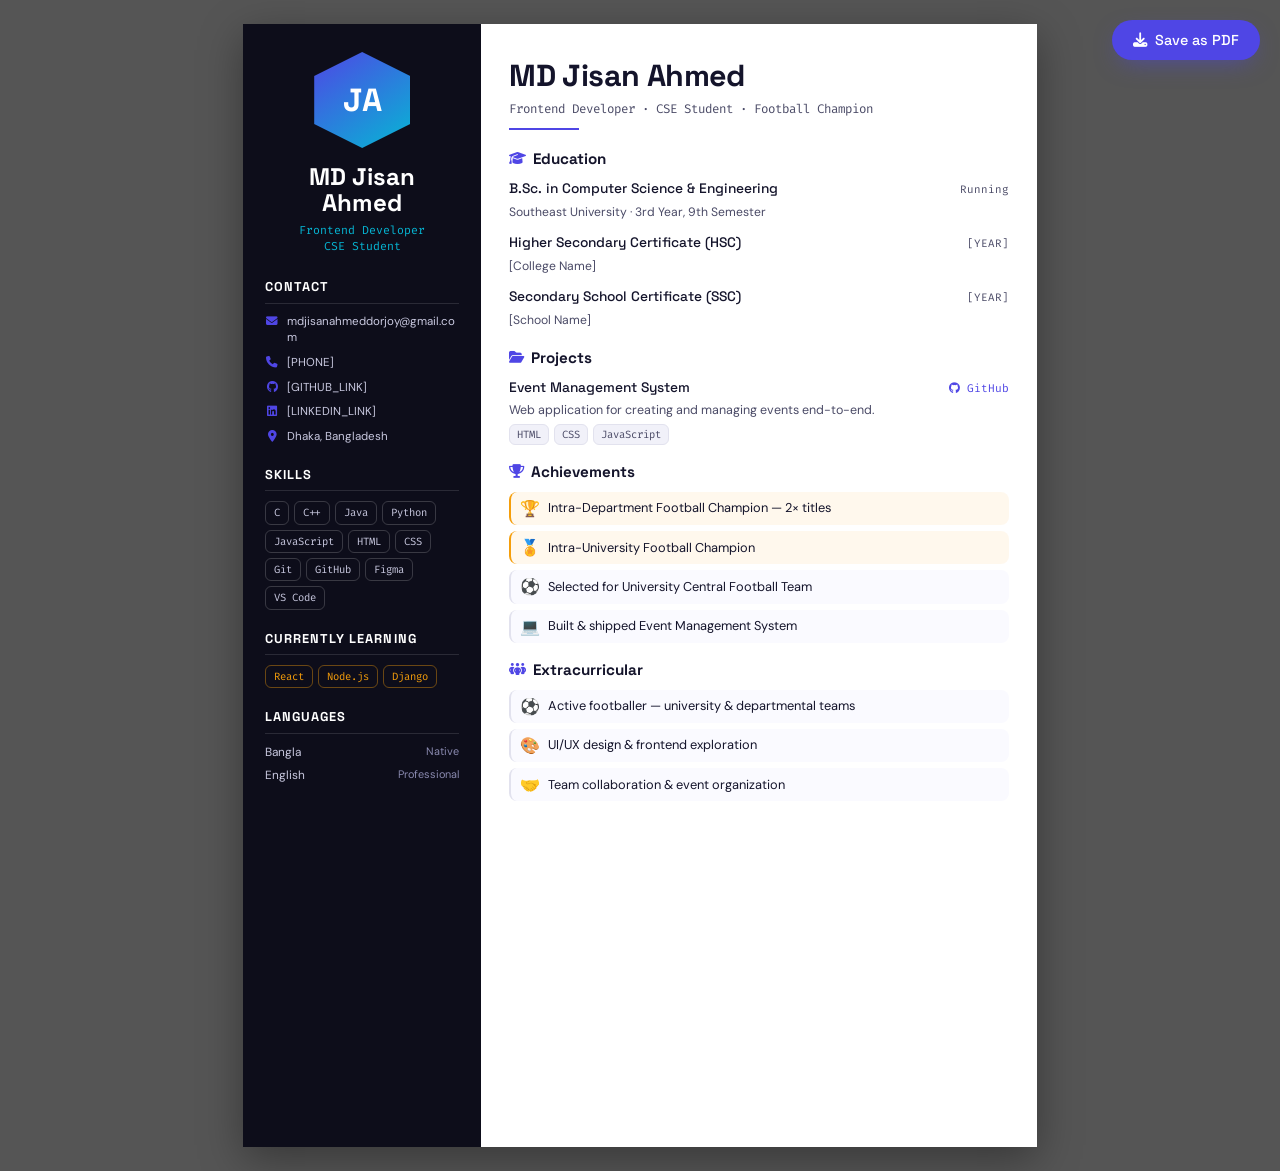
==== cv.html @ 31ab681e "feat: build CODE + FOOTBALL themed portfolio for MD Jisan Ahmed - Add index.html with loader, navbar" ====
<!DOCTYPE html>
<html lang="en">
<head>
  <meta charset="UTF-8" />
  <meta name="viewport" content="width=device-width, initial-scale=1.0" />
  <title>MD Jisan Ahmed — CV</title>

  <!-- === FONTS === -->
  <link rel="preconnect" href="https://fonts.googleapis.com" />
  <link rel="preconnect" href="https://fonts.gstatic.com" crossorigin />
  <link href="https://fonts.googleapis.com/css2?family=Space+Grotesk:wght@400;500;700;800&family=DM+Sans:wght@400;500&family=Fira+Code:wght@400;500&display=swap" rel="stylesheet" />

  <!-- === ICONS === -->
  <link rel="stylesheet" href="https://cdnjs.cloudflare.com/ajax/libs/font-awesome/6.5.1/css/all.min.css" />

  <!-- === STYLES === -->
  <link rel="stylesheet" href="assets/css/cv.css" />
</head>
<body>

  <!-- === SAVE AS PDF (hidden on print) === -->
  <button class="save-btn" onclick="window.print()">
    <i class="fa-solid fa-download"></i> Save as PDF
  </button>

  <!-- === A4 PAGE === -->
  <main class="page">

    <!-- ========================================================= -->
    <!-- === LEFT COLUMN (dark, 30%) === -->
    <!-- ========================================================= -->
    <aside class="col-left">
      <div class="avatar">JA</div>

      <h1 class="cv-name">MD Jisan<br />Ahmed</h1>
      <p class="cv-role">Frontend Developer<br />CSE Student</p>

      <!-- === CONTACT === -->
      <section class="block">
        <h2 class="block__title">Contact</h2>
        <ul class="contact-list">
          <li><i class="fa-solid fa-envelope"></i><span>mdjisanahmeddorjoy@gmail.com</span></li>
          <li><i class="fa-solid fa-phone"></i><span>[PHONE]</span></li>
          <li><i class="fa-brands fa-github"></i><span>[GITHUB_LINK]</span></li>
          <li><i class="fa-brands fa-linkedin"></i><span>[LINKEDIN_LINK]</span></li>
          <li><i class="fa-solid fa-location-dot"></i><span>Dhaka, Bangladesh</span></li>
        </ul>
      </section>

      <!-- === SKILLS === -->
      <section class="block">
        <h2 class="block__title">Skills</h2>
        <div class="skill-tags">
          <span>C</span><span>C++</span><span>Java</span><span>Python</span>
          <span>JavaScript</span><span>HTML</span><span>CSS</span>
          <span>Git</span><span>GitHub</span><span>Figma</span><span>VS Code</span>
        </div>
      </section>

      <!-- === CURRENTLY LEARNING === -->
      <section class="block">
        <h2 class="block__title">Currently Learning</h2>
        <div class="skill-tags skill-tags--amber">
          <span>React</span><span>Node.js</span><span>Django</span>
        </div>
      </section>

      <!-- === LANGUAGES === -->
      <section class="block">
        <h2 class="block__title">Languages</h2>
        <ul class="lang-list">
          <li>Bangla <span>Native</span></li>
          <li>English <span>Professional</span></li>
        </ul>
      </section>
    </aside>

    <!-- ========================================================= -->
    <!-- === RIGHT COLUMN (white, 70%) === -->
    <!-- ========================================================= -->
    <section class="col-right">

      <!-- === HEADER === -->
      <header class="cv-header">
        <h1>MD Jisan Ahmed</h1>
        <p class="cv-header__role">Frontend Developer · CSE Student · Football Champion</p>
        <div class="divider"></div>
      </header>

      <!-- === EDUCATION === -->
      <section class="r-block">
        <h2 class="r-title"><i class="fa-solid fa-graduation-cap"></i> Education</h2>
        <div class="entry">
          <div class="entry__head">
            <span class="entry__role">B.Sc. in Computer Science &amp; Engineering</span>
            <span class="entry__date">Running</span>
          </div>
          <span class="entry__org">Southeast University · 3rd Year, 9th Semester</span>
        </div>
        <div class="entry">
          <div class="entry__head">
            <span class="entry__role">Higher Secondary Certificate (HSC)</span>
            <span class="entry__date">[YEAR]</span>
          </div>
          <span class="entry__org">[College Name]</span>
        </div>
        <div class="entry">
          <div class="entry__head">
            <span class="entry__role">Secondary School Certificate (SSC)</span>
            <span class="entry__date">[YEAR]</span>
          </div>
          <span class="entry__org">[School Name]</span>
        </div>
      </section>

      <!-- === PROJECTS === -->
      <section class="r-block">
        <h2 class="r-title"><i class="fa-solid fa-folder-open"></i> Projects</h2>
        <div class="entry">
          <div class="entry__head">
            <span class="entry__role">Event Management System</span>
            <a class="entry__link" href="[GITHUB_LINK]"><i class="fa-brands fa-github"></i> GitHub</a>
          </div>
          <p class="entry__desc">Web application for creating and managing events end-to-end.</p>
          <div class="tech-tags"><span>HTML</span><span>CSS</span><span>JavaScript</span></div>
        </div>
      </section>

      <!-- === ACHIEVEMENTS === -->
      <section class="r-block">
        <h2 class="r-title"><i class="fa-solid fa-trophy"></i> Achievements</h2>
        <ul class="ach-list">
          <li class="ach ach--gold"><span class="ach__medal">🏆</span> Intra-Department Football Champion — 2× titles</li>
          <li class="ach ach--gold"><span class="ach__medal">🏅</span> Intra-University Football Champion</li>
          <li class="ach"><span class="ach__medal">⚽</span> Selected for University Central Football Team</li>
          <li class="ach"><span class="ach__medal">💻</span> Built &amp; shipped Event Management System</li>
        </ul>
      </section>

      <!-- === EXTRACURRICULAR === -->
      <section class="r-block">
        <h2 class="r-title"><i class="fa-solid fa-people-group"></i> Extracurricular</h2>
        <ul class="ach-list">
          <li class="ach"><span class="ach__medal">⚽</span> Active footballer — university &amp; departmental teams</li>
          <li class="ach"><span class="ach__medal">🎨</span> UI/UX design &amp; frontend exploration</li>
          <li class="ach"><span class="ach__medal">🤝</span> Team collaboration &amp; event organization</li>
        </ul>
      </section>

    </section>
  </main>
</body>
</html>
---- assets/css/cv.css ----
/* =============================================================
   MD JISAN AHMED — CV  ·  cv.css
   Two-column A4 résumé. Dark sidebar + white main column.
   ATS-friendly: real text, no tables, no heavy images. ONE page.
   ============================================================= */

/* === TOKENS (shared with portfolio) === */
:root {
  --bg-dark:   #0d0d1a;
  --accent:    #4f46e5;
  --accent-2:  #06b6d4;
  --highlight: #f59e0b;
  --ink:       #14142b;
  --ink-soft:  #4a4a66;
  --line:      #e2e2ee;
  --side-text: #c9c9e0;
  --side-sub:  #8a8ab0;

  --font-display: "Space Grotesk", sans-serif;
  --font-body:    "DM Sans", sans-serif;
  --font-mono:    "Fira Code", monospace;
}

/* === A4 PAGE SETUP === */
@page { size: A4; margin: 0; }

* { box-sizing: border-box; margin: 0; padding: 0; }

body {
  font-family: var(--font-body);
  background: #555; /* gray backdrop only on screen */
  color: var(--ink);
  display: flex;
  justify-content: center;
  padding: 24px;
  line-height: 1.45;
}

/* The printable page */
.page {
  width: 210mm;
  min-height: 297mm;
  background: #fff;
  display: grid;
  grid-template-columns: 30% 70%;
  box-shadow: 0 12px 40px rgba(0, 0, 0, 0.35);
  overflow: hidden;
}

/* === SAVE AS PDF BUTTON (fixed, hidden on print) === */
.save-btn {
  position: fixed; top: 20px; right: 20px; z-index: 50;
  display: inline-flex; align-items: center; gap: 0.5rem;
  font-family: var(--font-display); font-weight: 500; font-size: 0.9rem;
  background: var(--accent); color: #fff;
  border: none; border-radius: 50px; padding: 0.7rem 1.3rem;
  cursor: pointer; box-shadow: 0 8px 24px -8px rgba(79, 70, 229, 0.6);
}
.save-btn:hover { transform: translateY(-2px); }

/* =============================================================
   === LEFT COLUMN (dark) ===
   ============================================================= */
.col-left {
  background: var(--bg-dark);
  color: var(--side-text);
  padding: 28px 22px;
}

.avatar {
  width: 96px; height: 96px; margin: 0 auto 16px;
  clip-path: polygon(50% 0%, 100% 25%, 100% 75%, 50% 100%, 0% 75%, 0% 25%);
  background: linear-gradient(145deg, var(--accent), var(--accent-2));
  display: grid; place-items: center;
  font-family: var(--font-display); font-weight: 800; font-size: 2rem;
  color: #fff;
}

.cv-name {
  font-family: var(--font-display); font-weight: 800; font-size: 1.5rem;
  color: #fff; text-align: center; line-height: 1.1; margin-bottom: 6px;
}
.cv-role {
  font-family: var(--font-mono); font-size: 0.72rem; color: var(--accent-2);
  text-align: center; margin-bottom: 22px;
}

.block { margin-bottom: 20px; }
.block__title {
  font-family: var(--font-display); font-weight: 700; font-size: 0.8rem;
  text-transform: uppercase; letter-spacing: 0.08em; color: #fff;
  padding-bottom: 6px; margin-bottom: 10px;
  border-bottom: 1px solid rgba(255, 255, 255, 0.12);
}

/* contact list */
.contact-list { display: flex; flex-direction: column; gap: 8px; }
.contact-list li {
  display: flex; align-items: flex-start; gap: 8px;
  font-size: 0.72rem; color: var(--side-text); word-break: break-word;
}
.contact-list i { color: var(--accent); width: 14px; text-align: center; margin-top: 2px; }

/* skill tags */
.skill-tags { display: flex; flex-wrap: wrap; gap: 5px; }
.skill-tags span {
  font-family: var(--font-mono); font-size: 0.66rem;
  padding: 3px 8px; border-radius: 6px;
  border: 1px solid rgba(255, 255, 255, 0.18); color: var(--side-text);
}
.skill-tags--amber span { border-color: rgba(245, 158, 11, 0.4); color: var(--highlight); }

/* languages */
.lang-list { display: flex; flex-direction: column; gap: 6px; }
.lang-list li {
  display: flex; justify-content: space-between; font-size: 0.74rem; color: var(--side-text);
}
.lang-list li span { color: var(--side-sub); font-size: 0.68rem; }

/* =============================================================
   === RIGHT COLUMN (white) ===
   ============================================================= */
.col-right { padding: 30px 28px; background: #fff; }

.cv-header { margin-bottom: 18px; }
.cv-header h1 {
  font-family: var(--font-display); font-weight: 800; font-size: 1.9rem;
  color: var(--ink); letter-spacing: -0.02em;
}
.cv-header__role {
  font-family: var(--font-mono); font-size: 0.78rem; color: var(--ink-soft); margin-top: 2px;
}
.divider { height: 2px; width: 70px; background: var(--accent); margin-top: 10px; }

.r-block { margin-bottom: 16px; }
.r-title {
  font-family: var(--font-display); font-weight: 700; font-size: 0.95rem;
  color: var(--ink); margin-bottom: 9px;
  display: flex; align-items: center; gap: 7px;
}
.r-title i { color: var(--accent); font-size: 0.85rem; }

/* entries */
.entry { margin-bottom: 11px; }
.entry__head { display: flex; justify-content: space-between; align-items: baseline; gap: 10px; }
.entry__role { font-family: var(--font-display); font-weight: 500; font-size: 0.86rem; color: var(--ink); }
.entry__date { font-family: var(--font-mono); font-size: 0.68rem; color: var(--ink-soft); white-space: nowrap; }
.entry__org { font-size: 0.76rem; color: var(--ink-soft); }
.entry__desc { font-size: 0.78rem; color: var(--ink-soft); margin: 3px 0 5px; }
.entry__link { font-family: var(--font-mono); font-size: 0.7rem; color: var(--accent); text-decoration: none; white-space: nowrap; }

/* tech tags */
.tech-tags { display: flex; flex-wrap: wrap; gap: 5px; }
.tech-tags span {
  font-family: var(--font-mono); font-size: 0.66rem;
  padding: 2px 7px; border-radius: 6px;
  background: #f1f1f9; color: var(--ink-soft); border: 1px solid var(--line);
}

/* achievements */
.ach-list { display: flex; flex-direction: column; gap: 6px; }
.ach {
  display: flex; align-items: center; gap: 8px;
  font-size: 0.8rem; color: var(--ink);
  padding: 5px 9px; border-radius: 8px; border-left: 2px solid var(--line);
  background: #fafaff;
}
.ach__medal { font-size: 1rem; }
.ach--gold { border-left-color: var(--highlight); background: rgba(245, 158, 11, 0.07); }
.ach--gold { color: var(--ink); }

/* =============================================================
   === PRINT RULES ===
   ============================================================= */
@media print {
  body { background: #fff; padding: 0; }
  .save-btn { display: none !important; }
  .page { box-shadow: none; width: 100%; min-height: 100vh; }
  .ach, .tech-tags span { -webkit-print-color-adjust: exact; print-color-adjust: exact; }
  .col-left { -webkit-print-color-adjust: exact; print-color-adjust: exact; }
}
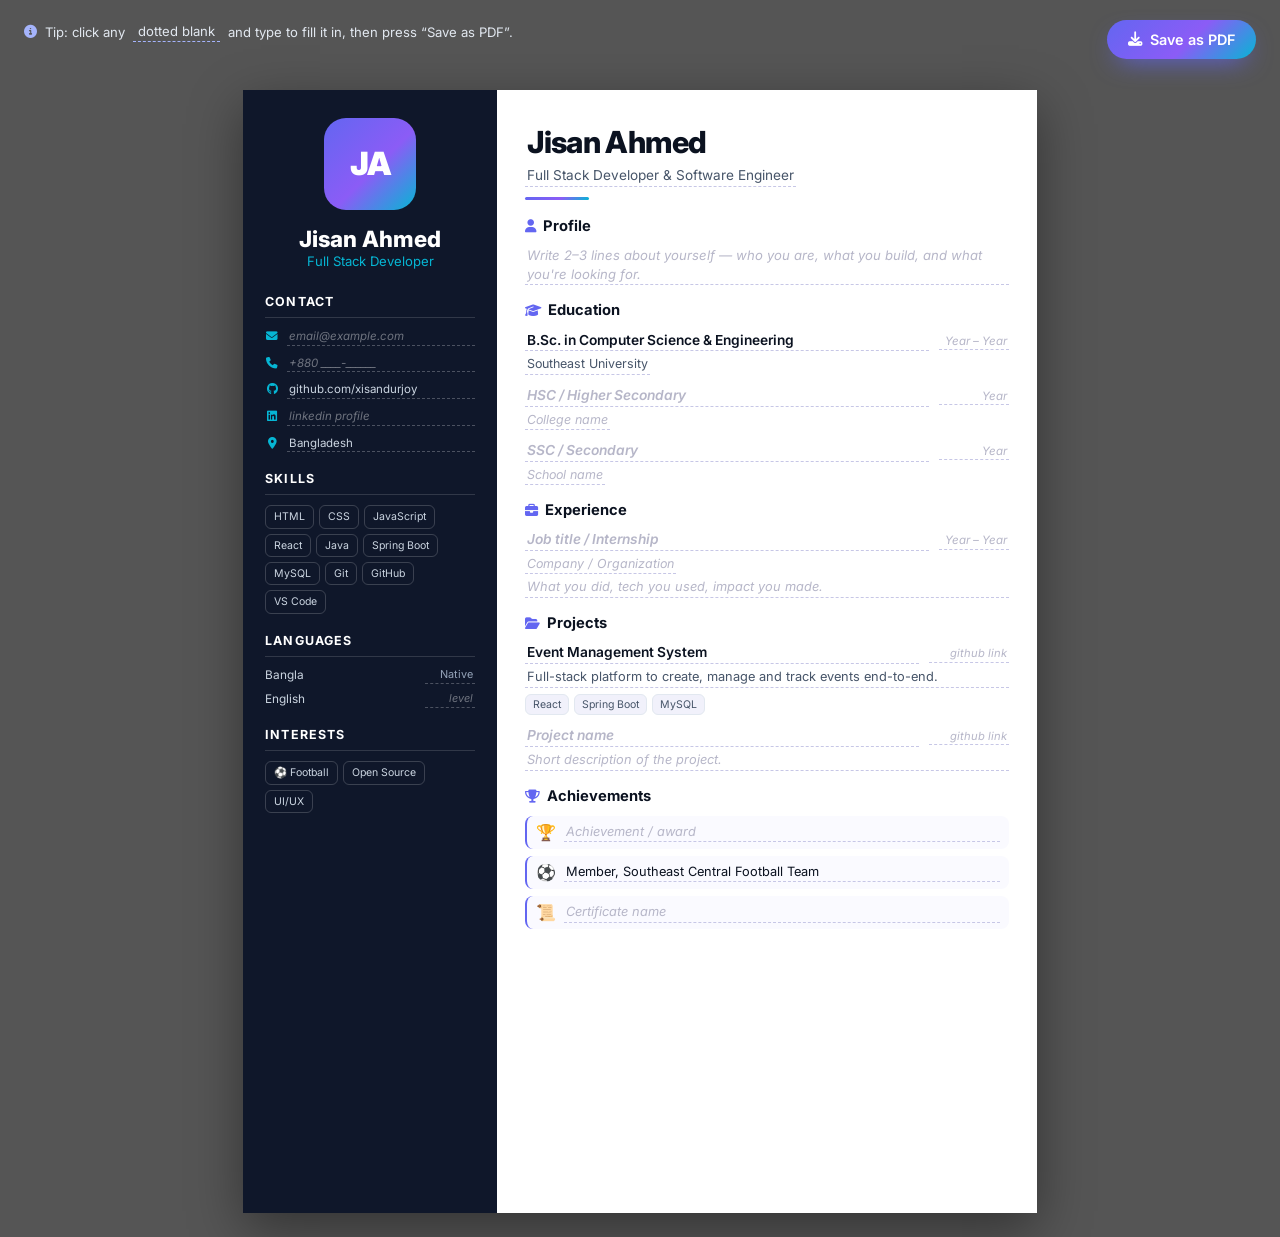
==== commit a106a260: "feat: add fillable CV page with Save-as-PDF - Add cv.html: premium two-column A4 resume with click-t" ====
--- a/cv.html
+++ b/cv.html
@@ -3,151 +3,169 @@
 <head>
   <meta charset="UTF-8" />
   <meta name="viewport" content="width=device-width, initial-scale=1.0" />
-  <title>MD Jisan Ahmed — CV</title>
+  <title>Jisan Ahmed — CV</title>
 
-  <!-- === FONTS === -->
+  <!-- Fonts (Inter) + Font Awesome icons -->
   <link rel="preconnect" href="https://fonts.googleapis.com" />
   <link rel="preconnect" href="https://fonts.gstatic.com" crossorigin />
-  <link href="https://fonts.googleapis.com/css2?family=Space+Grotesk:wght@400;500;700;800&family=DM+Sans:wght@400;500&family=Fira+Code:wght@400;500&display=swap" rel="stylesheet" />
-
-  <!-- === ICONS === -->
+  <link href="https://fonts.googleapis.com/css2?family=Inter:wght@400;500;600;700;800;900&display=swap" rel="stylesheet" />
   <link rel="stylesheet" href="https://cdnjs.cloudflare.com/ajax/libs/font-awesome/6.5.1/css/all.min.css" />
 
-  <!-- === STYLES === -->
-  <link rel="stylesheet" href="assets/css/cv.css" />
+  <link rel="stylesheet" href="cv.css" />
 </head>
 <body>
 
-  <!-- === SAVE AS PDF (hidden on print) === -->
+  <!-- Save as PDF (hidden when printing) -->
   <button class="save-btn" onclick="window.print()">
     <i class="fa-solid fa-download"></i> Save as PDF
   </button>
 
-  <!-- === A4 PAGE === -->
+  <!-- Tip bar (hidden when printing) -->
+  <p class="tip">
+    <i class="fa-solid fa-circle-info"></i>
+    Tip: click any <span class="tip__fill">dotted blank</span> and type to fill it in, then press “Save as PDF”.
+  </p>
+
+  <!-- ===================== A4 PAGE ===================== -->
   <main class="page">
 
-    <!-- ========================================================= -->
-    <!-- === LEFT COLUMN (dark, 30%) === -->
-    <!-- ========================================================= -->
-    <aside class="col-left">
+    <!-- ============ LEFT COLUMN (dark) ============ -->
+    <aside class="left">
       <div class="avatar">JA</div>
 
-      <h1 class="cv-name">MD Jisan<br />Ahmed</h1>
-      <p class="cv-role">Frontend Developer<br />CSE Student</p>
+      <h1 class="name"><span class="fill" contenteditable="true" data-ph="Your full name">Jisan Ahmed</span></h1>
+      <p class="role"><span class="fill" contenteditable="true" data-ph="Your role">Full Stack Developer</span></p>
 
-      <!-- === CONTACT === -->
+      <!-- CONTACT -->
       <section class="block">
         <h2 class="block__title">Contact</h2>
-        <ul class="contact-list">
-          <li><i class="fa-solid fa-envelope"></i><span>mdjisanahmeddorjoy@gmail.com</span></li>
-          <li><i class="fa-solid fa-phone"></i><span>[PHONE]</span></li>
-          <li><i class="fa-brands fa-github"></i><span>[GITHUB_LINK]</span></li>
-          <li><i class="fa-brands fa-linkedin"></i><span>[LINKEDIN_LINK]</span></li>
-          <li><i class="fa-solid fa-location-dot"></i><span>Dhaka, Bangladesh</span></li>
+        <ul class="contact">
+          <li><i class="fa-solid fa-envelope"></i><span class="fill" contenteditable="true" data-ph="email@example.com"></span></li>
+          <li><i class="fa-solid fa-phone"></i><span class="fill" contenteditable="true" data-ph="+880 ____-______"></span></li>
+          <li><i class="fa-brands fa-github"></i><span class="fill" contenteditable="true" data-ph="github username">github.com/xisandurjoy</span></li>
+          <li><i class="fa-brands fa-linkedin"></i><span class="fill" contenteditable="true" data-ph="linkedin profile"></span></li>
+          <li><i class="fa-solid fa-location-dot"></i><span class="fill" contenteditable="true" data-ph="City, Country">Bangladesh</span></li>
         </ul>
       </section>
 
-      <!-- === SKILLS === -->
+      <!-- SKILLS -->
       <section class="block">
         <h2 class="block__title">Skills</h2>
-        <div class="skill-tags">
-          <span>C</span><span>C++</span><span>Java</span><span>Python</span>
-          <span>JavaScript</span><span>HTML</span><span>CSS</span>
-          <span>Git</span><span>GitHub</span><span>Figma</span><span>VS Code</span>
+        <div class="tags">
+          <span>HTML</span><span>CSS</span><span>JavaScript</span><span>React</span>
+          <span>Java</span><span>Spring Boot</span><span>MySQL</span>
+          <span>Git</span><span>GitHub</span><span>VS Code</span>
         </div>
       </section>
 
-      <!-- === CURRENTLY LEARNING === -->
+      <!-- LANGUAGES -->
       <section class="block">
-        <h2 class="block__title">Currently Learning</h2>
-        <div class="skill-tags skill-tags--amber">
-          <span>React</span><span>Node.js</span><span>Django</span>
+        <h2 class="block__title">Languages</h2>
+        <ul class="lang">
+          <li>Bangla <span class="fill" contenteditable="true" data-ph="level">Native</span></li>
+          <li>English <span class="fill" contenteditable="true" data-ph="level"></span></li>
+        </ul>
+      </section>
+
+      <!-- INTERESTS -->
+      <section class="block">
+        <h2 class="block__title">Interests</h2>
+        <div class="tags">
+          <span>⚽ Football</span><span>Open Source</span><span>UI/UX</span>
+        </div>
+      </section>
+    </aside>
+
+    <!-- ============ RIGHT COLUMN (white) ============ -->
+    <section class="right">
+
+      <!-- HEADER -->
+      <header class="head">
+        <h1><span class="fill fill--lg" contenteditable="true" data-ph="Your full name">Jisan Ahmed</span></h1>
+        <p class="head__role"><span class="fill" contenteditable="true" data-ph="Role / headline">Full Stack Developer &amp; Software Engineer</span></p>
+        <span class="divider"></span>
+      </header>
+
+      <!-- SUMMARY -->
+      <section class="r-block">
+        <h2 class="r-title"><i class="fa-solid fa-user"></i> Profile</h2>
+        <p class="summary fill fill--block" contenteditable="true" data-ph="Write 2–3 lines about yourself — who you are, what you build, and what you're looking for."></p>
+      </section>
+
+      <!-- EDUCATION -->
+      <section class="r-block">
+        <h2 class="r-title"><i class="fa-solid fa-graduation-cap"></i> Education</h2>
+
+        <div class="entry">
+          <div class="entry__row">
+            <span class="entry__title fill" contenteditable="true" data-ph="Degree (e.g. B.Sc. in CSE)">B.Sc. in Computer Science &amp; Engineering</span>
+            <span class="entry__date fill" contenteditable="true" data-ph="Year – Year"></span>
+          </div>
+          <span class="entry__org fill" contenteditable="true" data-ph="Institution name">Southeast University</span>
+        </div>
+
+        <div class="entry">
+          <div class="entry__row">
+            <span class="entry__title fill" contenteditable="true" data-ph="HSC / Higher Secondary"></span>
+            <span class="entry__date fill" contenteditable="true" data-ph="Year"></span>
+          </div>
+          <span class="entry__org fill" contenteditable="true" data-ph="College name"></span>
+        </div>
+
+        <div class="entry">
+          <div class="entry__row">
+            <span class="entry__title fill" contenteditable="true" data-ph="SSC / Secondary"></span>
+            <span class="entry__date fill" contenteditable="true" data-ph="Year"></span>
+          </div>
+          <span class="entry__org fill" contenteditable="true" data-ph="School name"></span>
         </div>
       </section>
 
-      <!-- === LANGUAGES === -->
-      <section class="block">
-        <h2 class="block__title">Languages</h2>
-        <ul class="lang-list">
-          <li>Bangla <span>Native</span></li>
-          <li>English <span>Professional</span></li>
-        </ul>
-      </section>
-    </aside>
-
-    <!-- ========================================================= -->
-    <!-- === RIGHT COLUMN (white, 70%) === -->
-    <!-- ========================================================= -->
-    <section class="col-right">
-
-      <!-- === HEADER === -->
-      <header class="cv-header">
-        <h1>MD Jisan Ahmed</h1>
-        <p class="cv-header__role">Frontend Developer · CSE Student · Football Champion</p>
-        <div class="divider"></div>
-      </header>
-
-      <!-- === EDUCATION === -->
+      <!-- EXPERIENCE -->
       <section class="r-block">
-        <h2 class="r-title"><i class="fa-solid fa-graduation-cap"></i> Education</h2>
+        <h2 class="r-title"><i class="fa-solid fa-briefcase"></i> Experience</h2>
         <div class="entry">
-          <div class="entry__head">
-            <span class="entry__role">B.Sc. in Computer Science &amp; Engineering</span>
-            <span class="entry__date">Running</span>
+          <div class="entry__row">
+            <span class="entry__title fill" contenteditable="true" data-ph="Job title / Internship"></span>
+            <span class="entry__date fill" contenteditable="true" data-ph="Year – Year"></span>
           </div>
-          <span class="entry__org">Southeast University · 3rd Year, 9th Semester</span>
-        </div>
-        <div class="entry">
-          <div class="entry__head">
-            <span class="entry__role">Higher Secondary Certificate (HSC)</span>
-            <span class="entry__date">[YEAR]</span>
-          </div>
-          <span class="entry__org">[College Name]</span>
-        </div>
-        <div class="entry">
-          <div class="entry__head">
-            <span class="entry__role">Secondary School Certificate (SSC)</span>
-            <span class="entry__date">[YEAR]</span>
-          </div>
-          <span class="entry__org">[School Name]</span>
+          <span class="entry__org fill" contenteditable="true" data-ph="Company / Organization"></span>
+          <p class="entry__desc fill fill--block" contenteditable="true" data-ph="What you did, tech you used, impact you made."></p>
         </div>
       </section>
 
-      <!-- === PROJECTS === -->
+      <!-- PROJECTS -->
       <section class="r-block">
         <h2 class="r-title"><i class="fa-solid fa-folder-open"></i> Projects</h2>
         <div class="entry">
-          <div class="entry__head">
-            <span class="entry__role">Event Management System</span>
-            <a class="entry__link" href="[GITHUB_LINK]"><i class="fa-brands fa-github"></i> GitHub</a>
+          <div class="entry__row">
+            <span class="entry__title fill" contenteditable="true" data-ph="Project name">Event Management System</span>
+            <span class="entry__link fill" contenteditable="true" data-ph="github link"></span>
           </div>
-          <p class="entry__desc">Web application for creating and managing events end-to-end.</p>
-          <div class="tech-tags"><span>HTML</span><span>CSS</span><span>JavaScript</span></div>
+          <p class="entry__desc fill fill--block" contenteditable="true" data-ph="Short description of the project.">Full-stack platform to create, manage and track events end-to-end.</p>
+          <div class="tags tags--light"><span>React</span><span>Spring Boot</span><span>MySQL</span></div>
+        </div>
+        <div class="entry">
+          <div class="entry__row">
+            <span class="entry__title fill" contenteditable="true" data-ph="Project name"></span>
+            <span class="entry__link fill" contenteditable="true" data-ph="github link"></span>
+          </div>
+          <p class="entry__desc fill fill--block" contenteditable="true" data-ph="Short description of the project."></p>
         </div>
       </section>
 
-      <!-- === ACHIEVEMENTS === -->
+      <!-- ACHIEVEMENTS -->
       <section class="r-block">
         <h2 class="r-title"><i class="fa-solid fa-trophy"></i> Achievements</h2>
-        <ul class="ach-list">
-          <li class="ach ach--gold"><span class="ach__medal">🏆</span> Intra-Department Football Champion — 2× titles</li>
-          <li class="ach ach--gold"><span class="ach__medal">🏅</span> Intra-University Football Champion</li>
-          <li class="ach"><span class="ach__medal">⚽</span> Selected for University Central Football Team</li>
-          <li class="ach"><span class="ach__medal">💻</span> Built &amp; shipped Event Management System</li>
-        </ul>
-      </section>
-
-      <!-- === EXTRACURRICULAR === -->
-      <section class="r-block">
-        <h2 class="r-title"><i class="fa-solid fa-people-group"></i> Extracurricular</h2>
-        <ul class="ach-list">
-          <li class="ach"><span class="ach__medal">⚽</span> Active footballer — university &amp; departmental teams</li>
-          <li class="ach"><span class="ach__medal">🎨</span> UI/UX design &amp; frontend exploration</li>
-          <li class="ach"><span class="ach__medal">🤝</span> Team collaboration &amp; event organization</li>
+        <ul class="ach">
+          <li><span class="ach__ico">🏆</span><span class="fill" contenteditable="true" data-ph="Achievement / award"></span></li>
+          <li><span class="ach__ico">⚽</span><span class="fill" contenteditable="true" data-ph="Football — Southeast Central Team">Member, Southeast Central Football Team</span></li>
+          <li><span class="ach__ico">📜</span><span class="fill" contenteditable="true" data-ph="Certificate name"></span></li>
         </ul>
       </section>
 
     </section>
   </main>
+
 </body>
 </html>
--- a/cv.css
+++ b/cv.css
@@ -0,0 +1,163 @@
+/* =============================================================
+   JISAN AHMED — CV  ·  cv.css
+   Fillable A4 resume. Click any dotted blank and type, then
+   "Save as PDF". ATS-friendly: real text, no tables, one page.
+   ============================================================= */
+
+:root {
+  --bg-dark:   #0f172a;
+  --primary:   #6366f1;
+  --secondary: #8b5cf6;
+  --accent:    #06b6d4;
+  --ink:       #0b1220;
+  --ink-soft:  #475569;
+  --line:      #e2e8f0;
+  --side-text: #cbd5e1;
+  --side-sub:  #94a3b8;
+  --grad: linear-gradient(135deg, var(--primary), var(--secondary) 55%, var(--accent));
+  --font: "Inter", system-ui, sans-serif;
+}
+
+@page { size: A4; margin: 0; }
+* { box-sizing: border-box; margin: 0; padding: 0; }
+
+body {
+  font-family: var(--font);
+  background: #555;
+  color: var(--ink);
+  display: flex; justify-content: center;
+  padding: 90px 24px 24px;
+  line-height: 1.45;
+}
+
+/* ===== Save button + tip (screen only) ===== */
+.save-btn {
+  position: fixed; top: 20px; right: 24px; z-index: 50;
+  display: inline-flex; align-items: center; gap: 0.5rem;
+  font-family: var(--font); font-weight: 600; font-size: 0.9rem;
+  color: #fff; background: var(--grad); border: none; border-radius: 50px;
+  padding: 0.7rem 1.3rem; cursor: pointer; box-shadow: 0 10px 26px -10px var(--primary);
+}
+.save-btn:hover { transform: translateY(-2px); }
+.tip {
+  position: fixed; top: 22px; left: 24px; z-index: 50;
+  font-size: 0.82rem; color: #e2e8f0; max-width: 60%;
+  display: flex; align-items: center; gap: 0.5rem;
+}
+.tip i { color: #a5b4fc; }
+.tip__fill { border-bottom: 1.5px dashed #a5b4fc; padding: 0 0.3rem; }
+
+/* ===== Page ===== */
+.page {
+  width: 210mm; min-height: 297mm; background: #fff;
+  display: grid; grid-template-columns: 32% 68%;
+  box-shadow: 0 16px 50px rgba(0,0,0,0.4); overflow: hidden;
+}
+
+/* ===== Fillable blanks ===== */
+.fill {
+  border-bottom: 1.5px dashed #c7c7e6;
+  min-width: 60px; display: inline-block;
+  padding: 0 2px; outline: none; transition: background 0.2s ease, border-color 0.2s ease;
+}
+.fill:focus { background: rgba(99,102,241,0.08); border-bottom-color: var(--primary); }
+.fill:empty::before { content: attr(data-ph); color: #b6b6c8; font-style: italic; }
+.fill--block { display: block; width: 100%; min-height: 1.4em; margin-top: 4px; }
+.fill--lg { min-width: 200px; }
+/* on the dark column, blanks need lighter dashes */
+.left .fill { border-bottom-color: rgba(255,255,255,0.25); color: var(--side-text); }
+.left .fill:empty::before { color: rgba(255,255,255,0.4); }
+.left .fill:focus { background: rgba(255,255,255,0.08); border-bottom-color: var(--accent); }
+
+/* =============================================================
+   LEFT COLUMN (dark)
+   ============================================================= */
+.left { background: var(--bg-dark); color: var(--side-text); padding: 28px 22px; }
+.avatar {
+  width: 92px; height: 92px; margin: 0 auto 16px;
+  border-radius: 22px; display: grid; place-items: center;
+  font-weight: 900; font-size: 2rem; color: #fff; background: var(--grad);
+}
+.name { text-align: center; font-size: 1.4rem; font-weight: 800; color: #fff; line-height: 1.15; }
+.name .fill { border: none; color: #fff; }
+.name .fill:focus { background: rgba(255,255,255,0.08); }
+.role { text-align: center; font-size: 0.82rem; color: var(--accent); margin-bottom: 22px; }
+.role .fill { border: none; color: var(--accent); }
+
+.block { margin-bottom: 18px; }
+.block__title {
+  font-size: 0.78rem; font-weight: 700; text-transform: uppercase; letter-spacing: 0.09em;
+  color: #fff; padding-bottom: 6px; margin-bottom: 10px;
+  border-bottom: 1px solid rgba(255,255,255,0.14);
+}
+.contact { display: flex; flex-direction: column; gap: 9px; }
+.contact li { display: flex; align-items: center; gap: 8px; font-size: 0.72rem; }
+.contact i { color: var(--accent); width: 14px; text-align: center; }
+.contact .fill { flex: 1; font-size: 0.72rem; }
+
+.tags { display: flex; flex-wrap: wrap; gap: 5px; }
+.tags span {
+  font-size: 0.66rem; padding: 3px 8px; border-radius: 6px;
+  border: 1px solid rgba(255,255,255,0.18); color: var(--side-text);
+}
+.lang { display: flex; flex-direction: column; gap: 7px; }
+.lang li { display: flex; justify-content: space-between; align-items: center; font-size: 0.74rem; }
+.lang .fill { font-size: 0.68rem; color: var(--side-sub); min-width: 50px; text-align: right; }
+
+/* =============================================================
+   RIGHT COLUMN (white)
+   ============================================================= */
+.right { padding: 30px 28px; background: #fff; }
+.head { margin-bottom: 16px; }
+.head h1 { font-size: 1.9rem; font-weight: 800; letter-spacing: -0.02em; color: var(--ink); }
+.head h1 .fill { border: none; }
+.head__role { font-size: 0.85rem; color: var(--ink-soft); margin-top: 2px; }
+.divider { display: block; height: 3px; width: 64px; border-radius: 3px; background: var(--grad); margin-top: 10px; }
+
+.r-block { margin-bottom: 15px; }
+.r-title {
+  font-size: 0.92rem; font-weight: 700; color: var(--ink);
+  display: flex; align-items: center; gap: 7px; margin-bottom: 9px;
+}
+.r-title i { color: var(--primary); font-size: 0.82rem; }
+.summary { font-size: 0.82rem; color: var(--ink-soft); }
+
+.entry { margin-bottom: 11px; }
+.entry__row { display: flex; justify-content: space-between; align-items: baseline; gap: 10px; }
+.entry__title { font-size: 0.86rem; font-weight: 600; color: var(--ink); flex: 1; }
+.entry__date { font-size: 0.72rem; color: var(--ink-soft); white-space: nowrap; min-width: 70px; text-align: right; }
+.entry__org { display: inline-block; font-size: 0.78rem; color: var(--ink-soft); margin-top: 2px; }
+.entry__desc { font-size: 0.8rem; color: var(--ink-soft); }
+.entry__link { font-size: 0.7rem; color: var(--primary); min-width: 80px; text-align: right; }
+
+.tags--light { margin-top: 6px; }
+.tags--light span {
+  font-size: 0.66rem; padding: 2px 7px; border-radius: 6px;
+  background: #f1f1fb; border: 1px solid var(--line); color: var(--ink-soft);
+}
+
+.ach { display: flex; flex-direction: column; gap: 7px; }
+.ach li {
+  display: flex; align-items: center; gap: 8px; font-size: 0.8rem; color: var(--ink);
+  padding: 5px 9px; border-radius: 8px; border-left: 2px solid var(--primary); background: #fafaff;
+}
+.ach__ico { font-size: 1rem; }
+.ach .fill { flex: 1; }
+
+/* =============================================================
+   PRINT
+   ============================================================= */
+@media print {
+  body { background: #fff; padding: 0; }
+  .save-btn, .tip { display: none !important; }
+  .page { box-shadow: none; width: 100%; min-height: 100vh; }
+  .fill { border-bottom-color: transparent !important; background: transparent !important; }
+  .fill:empty::before { content: "" !important; }   /* hide placeholders in PDF */
+  .left, .ach, .tags--light span, .avatar { -webkit-print-color-adjust: exact; print-color-adjust: exact; }
+}
+
+/* small screens: stack columns so it's usable before printing */
+@media (max-width: 760px) {
+  body { padding: 84px 12px 12px; }
+  .page { grid-template-columns: 1fr; width: 100%; }
+}
